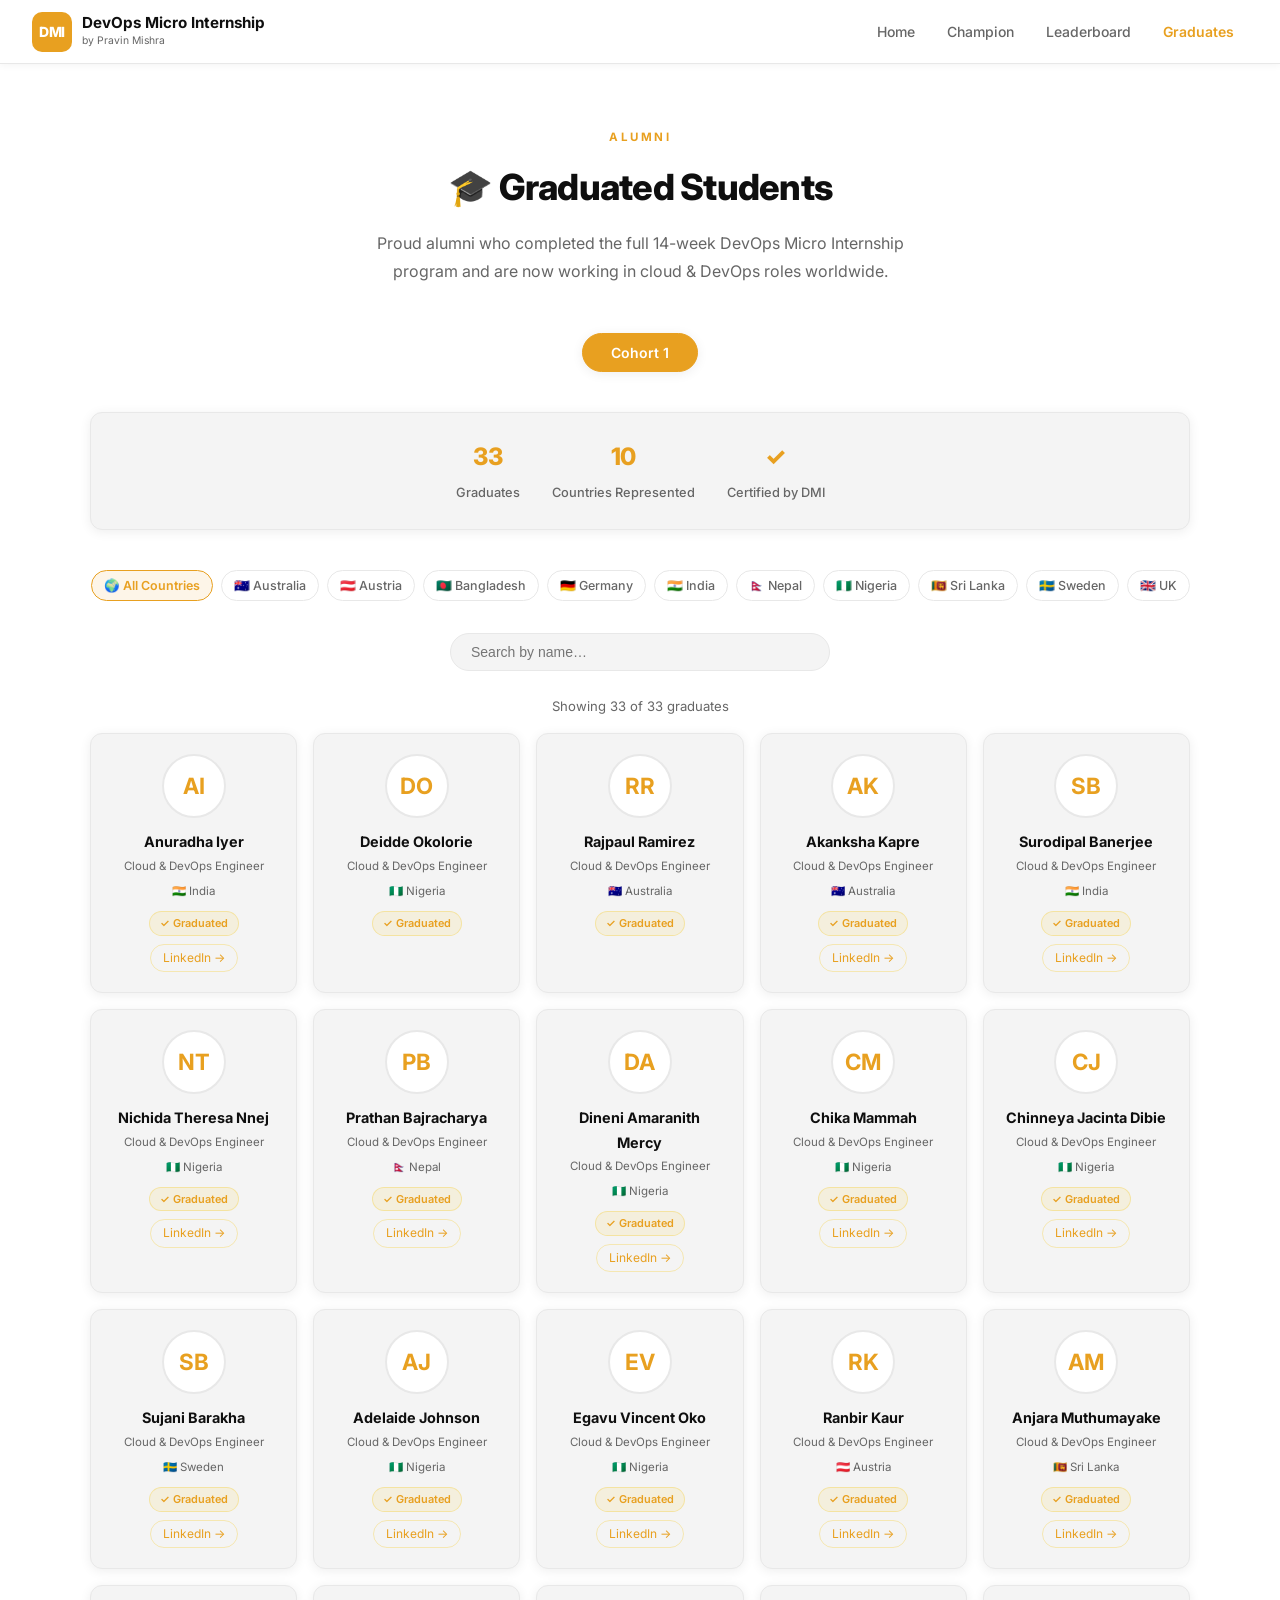
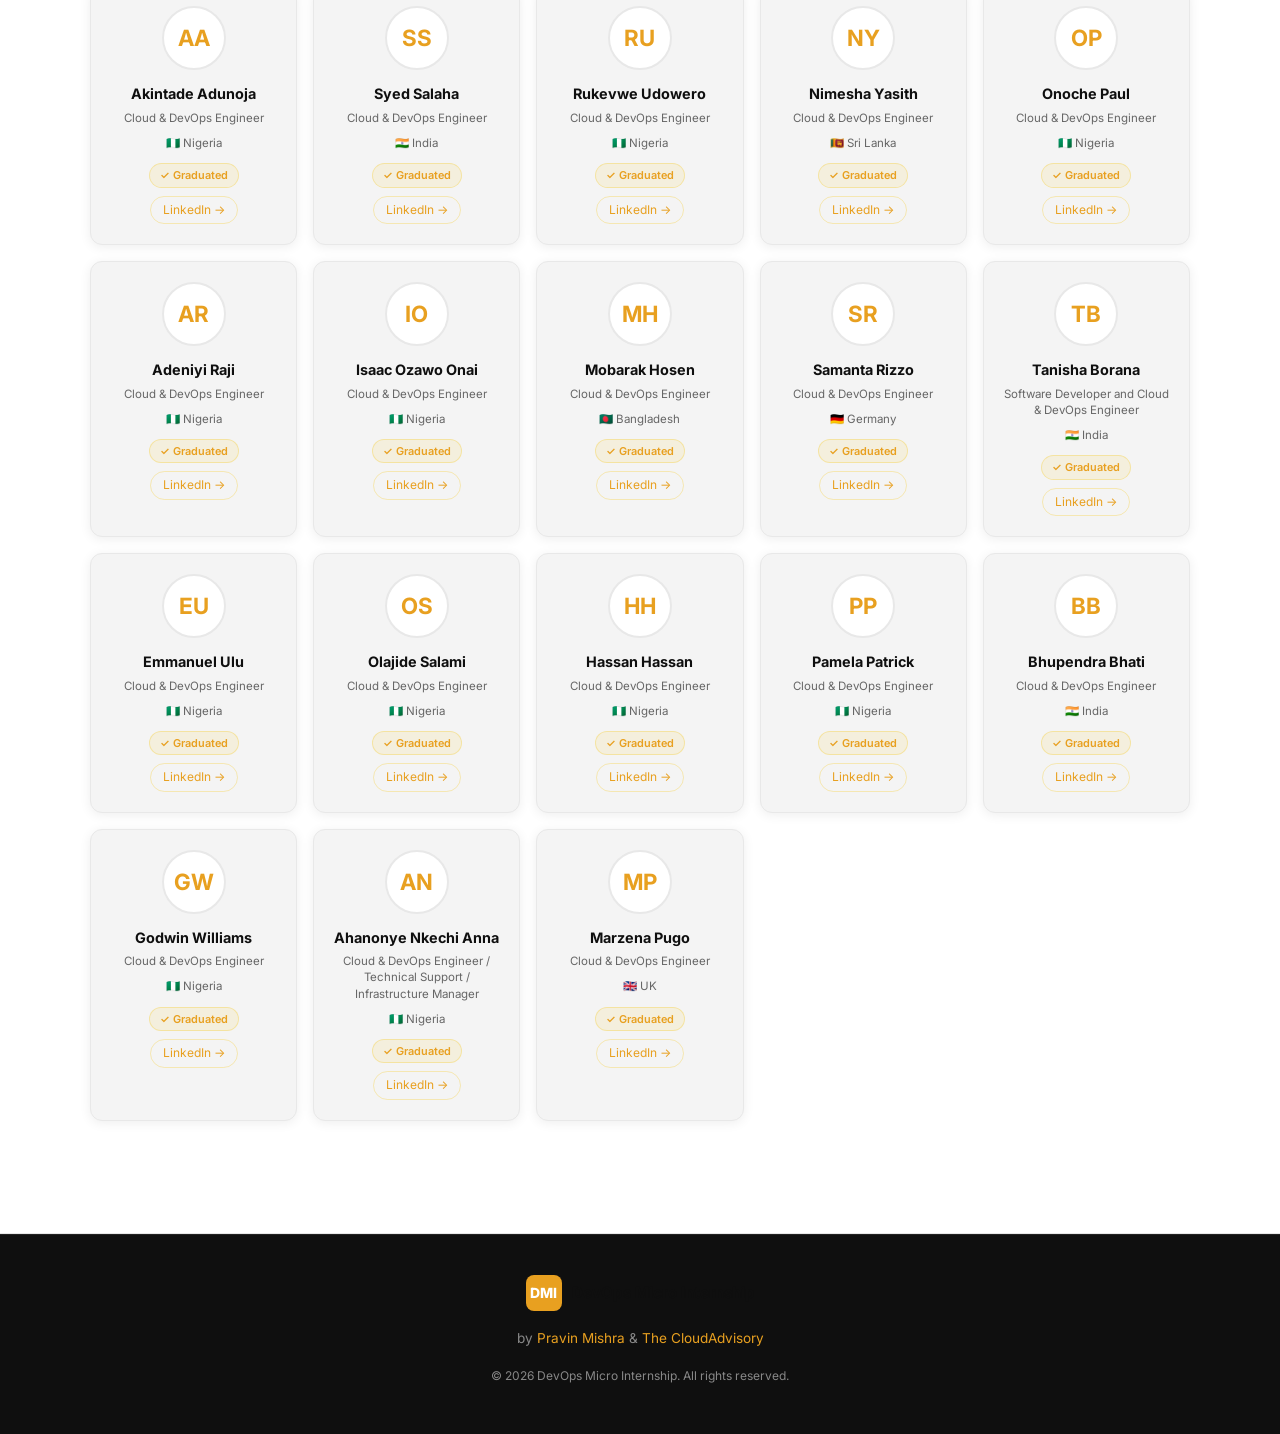
==== graduates.html @ 35364466 "first commit" ====
<!DOCTYPE html>
<html lang="en">
<head>
  <meta charset="UTF-8" />
  <meta name="viewport" content="width=device-width, initial-scale=1.0" />
  <title>Graduates — DMI</title>
  <meta name="description" content="Graduated students — DevOps Micro Internship by Pravin Mishra" />
  <link rel="stylesheet" href="styles.css" />
  <link rel="preconnect" href="https://fonts.googleapis.com" />
  <link href="https://fonts.googleapis.com/css2?family=Inter:wght@400;500;600;700;800&display=swap" rel="stylesheet" />
  <style>
    .grad-card {
      background: var(--bg-card2);
      border: 1px solid var(--border);
      border-radius: var(--radius);
      padding: 1.25rem;
      text-align: center;
      transition: border-color 0.2s, transform 0.2s;
      display: flex;
      flex-direction: column;
      align-items: center;
    }
    .grad-card:hover {
      border-color: var(--accent);
      transform: translateY(-3px);
    }
    .grad-avatar {
      width: 64px;
      height: 64px;
      border-radius: 50%;
      background: var(--bg-card);
      border: 2px solid var(--border);
      margin-bottom: 0.75rem;
      display: flex;
      align-items: center;
      justify-content: center;
      font-size: 1.4rem;
      font-weight: 700;
      color: var(--accent);
      overflow: hidden;
      flex-shrink: 0;
    }
    .grad-avatar img { width: 100%; height: 100%; object-fit: cover; }
    .grad-name { font-weight: 700; font-size: 0.9rem; margin-bottom: 0.2rem; }
    .grad-role { font-size: 0.72rem; color: var(--text-muted); margin-bottom: 0.5rem; line-height: 1.4; }
    .grad-meta {
      display: flex;
      align-items: center;
      justify-content: center;
      gap: 0.5rem;
      flex-wrap: wrap;
      margin-bottom: 0.6rem;
    }
    .grad-country {
      font-size: 0.72rem;
      color: var(--text-muted);
      display: flex;
      align-items: center;
      gap: 4px;
    }
    .grad-group-pill {
      background: var(--bg-card);
      border: 1px solid var(--border);
      border-radius: 100px;
      padding: 2px 8px;
      font-size: 0.68rem;
      color: var(--text-muted);
    }
    .grad-badge {
      display: inline-block;
      background: rgba(245,197,24,0.1);
      border: 1px solid rgba(245,197,24,0.3);
      color: var(--accent);
      border-radius: 100px;
      padding: 2px 10px;
      font-size: 0.68rem;
      font-weight: 600;
      margin-bottom: 0.5rem;
    }
    .grad-linkedin {
      color: var(--accent);
      font-size: 0.75rem;
      text-decoration: none;
      border: 1px solid rgba(245,197,24,0.3);
      border-radius: 100px;
      padding: 3px 12px;
      transition: background 0.2s;
    }
    .grad-linkedin:hover { background: rgba(245,197,24,0.1); }

    .graduates-grid {
      display: grid;
      grid-template-columns: repeat(auto-fill, minmax(190px, 1fr));
      gap: 1rem;
    }

    .stats-bar {
      display: flex;
      justify-content: center;
      gap: 2rem;
      flex-wrap: wrap;
      margin-bottom: 2.5rem;
      padding: 1.5rem;
      background: var(--bg-card2);
      border: 1px solid var(--border);
      border-radius: var(--radius);
    }
    .stats-bar .stat .num { font-size: 1.5rem; }

    .country-flags {
      display: flex;
      justify-content: center;
      flex-wrap: wrap;
      gap: 0.5rem;
      margin-bottom: 2rem;
    }
    .country-chip {
      background: var(--bg-card);
      border: 1px solid var(--border);
      border-radius: 100px;
      padding: 4px 12px;
      font-size: 0.78rem;
      color: var(--text-muted);
      cursor: pointer;
      transition: all 0.2s;
    }
    .country-chip:hover, .country-chip.active {
      border-color: var(--accent);
      color: var(--accent);
    }
  </style>
</head>
<body>

<nav id="navbar">
  <a href="index.html" class="nav-logo">
    <div class="logo-icon">DMI</div>
    <div>
      <div class="logo-text">DevOps Micro Internship</div>
      <div class="logo-sub">by Pravin Mishra</div>
    </div>
  </a>
  <ul class="nav-links" id="navLinks">
    <li><a href="index.html">Home</a></li>
    <li><a href="champion.html">Champion</a></li>
    <li><a href="leaderboard.html">Leaderboard</a></li>
    <li><a href="graduates.html" class="active">Graduates</a></li>
  </ul>
  <div class="nav-toggle" id="navToggle" aria-label="Toggle menu">
    <span></span><span></span><span></span>
  </div>
</nav>

<section style="padding: 4rem 2rem 5rem; background: var(--bg-card); border-bottom: 1px solid var(--border);">
  <div class="container">

    <div class="section-label">Alumni</div>
    <h2 class="section-title">🎓 Graduated Students</h2>
    <p class="section-sub">Proud alumni who completed the full 14-week DevOps Micro Internship program and are now working in cloud & DevOps roles worldwide.</p>

    <!-- Cohort Tabs -->
    <div class="cohort-tabs">
      <button class="cohort-tab active" data-cohort="1">Cohort 1</button>
      <!-- Cohort 2 tab will appear here after they graduate -->
    </div>

    <!-- Stats bar -->
    <div class="stats-bar" id="statsBar">
      <div class="stat"><span class="num" id="statTotal">—</span><span class="label">Graduates</span></div>
      <div class="stat"><span class="num" id="statCountries">—</span><span class="label">Countries Represented</span></div>
      <div class="stat"><span class="num">✓</span><span class="label">Certified by DMI</span></div>
      <div class="stat" id="statTopWrap" style="display:none;"><span class="num" id="statTop" style="font-size:1rem;">—</span><span class="label">Top Scorer</span></div>
    </div>

    <!-- Country filter chips -->
    <div class="country-flags" id="countryChips"></div>

    <!-- Search -->
    <div style="display:flex;justify-content:center;margin-bottom:1.5rem;">
      <input id="gradSearch" type="text" placeholder="Search by name…"
        style="background:var(--bg-card2);border:1px solid var(--border);border-radius:100px;padding:10px 20px;color:var(--text);font-size:0.875rem;width:100%;max-width:380px;outline:none;transition:border-color 0.2s;"
        onfocus="this.style.borderColor='var(--accent)'" onblur="this.style.borderColor='var(--border)'">
    </div>

    <!-- Result count -->
    <p id="gradCount" style="text-align:center;color:var(--text-muted);font-size:0.82rem;margin-bottom:1rem;"></p>

    <!-- Grid -->
    <div class="graduates-grid" id="graduatesGrid">
      <div style="color:var(--text-muted);font-size:0.9rem;padding:2rem 0;grid-column:1/-1;text-align:center;">
        <div class="lb-spinner" style="margin:0 auto 1rem;"></div>
        Loading graduates…
      </div>
    </div>

    <!-- Pagination -->
    <div id="gradPagination" style="display:flex;justify-content:center;gap:0.5rem;flex-wrap:wrap;margin-top:2rem;"></div>

  </div>
</section>

<footer>
  <a href="index.html" class="footer-logo">
    <div class="logo-icon">DMI</div>
    <span style="color:var(--text);font-weight:700;font-size:0.95rem;">DevOps Micro Internship</span>
  </a>
  <p>by <a href="https://pravinmishra.com" target="_blank">Pravin Mishra</a> &amp; <a href="https://thecloudadvisory.com" target="_blank">The CloudAdvisory</a></p>
  <p style="margin-top:1rem; font-size:0.75rem;">&copy; 2026 DevOps Micro Internship. All rights reserved.</p>
</footer>

<script src="app.js"></script>
<script>
  const COUNTRY_FLAGS = {
    'India': '🇮🇳', 'Nigeria': '🇳🇬', 'Australia': '🇦🇺', 'Nepal': '🇳🇵',
    'Sri Lanka': '🇱🇰', 'Bangladesh': '🇧🇩', 'Germany': '🇩🇪', 'Austria': '🇦🇹',
    'UK': '🇬🇧', 'Sweden': '🇸🇪', 'Finland': '🇫🇮', 'USA': '🇺🇸',
    'Canada': '🇨🇦', 'Kenya': '🇰🇪', 'Ghana': '🇬🇭', 'Pakistan': '🇵🇰',
    'Philippines': '🇵🇭', 'Uganda': '🇺🇬', 'Tanzania': '🇹🇿'
  };

  function flag(country) {
    return COUNTRY_FLAGS[country] || '🌍';
  }

  function initials(name) {
    return name.split(' ').map(w => w[0]).slice(0, 2).join('').toUpperCase();
  }

  function escHtml(str) {
    if (!str) return '';
    return str.replace(/&/g,'&amp;').replace(/</g,'&lt;').replace(/>/g,'&gt;');
  }

  let allGrads = { 1: [], 2: [] };
  let activeCohort = 1;
  let gradSearch = '';
  let activeCountry = 'all';
  let activeGroup = 'all';
  let currentPage = 1;
  const PAGE_SIZE = 48;

  function updateStats(data) {
    const countries = new Set(data.map(g => g.country).filter(Boolean));
    document.getElementById('statTotal').textContent = data.length;
    document.getElementById('statCountries').textContent = countries.size || '—';
    const top = data.filter(g => g.total).sort((a,b) => b.total - a.total)[0];
    const topWrap = document.getElementById('statTopWrap');
    if (top) {
      document.getElementById('statTop').textContent = top.name.split(' ')[0] + ' · ' + top.total.toLocaleString();
      topWrap.style.display = '';
    } else {
      topWrap.style.display = 'none';
    }
  }

  function buildCountryChips(data) {
    const countries = [...new Set(data.map(g => g.country).filter(Boolean))].sort();
    const container = document.getElementById('countryChips');
    container.innerHTML = `<span class="country-chip active" data-country="all">🌍 All Countries</span>` +
      countries.map(c => `<span class="country-chip" data-country="${escHtml(c)}">${flag(c)} ${escHtml(c)}</span>`).join('');

    container.querySelectorAll('.country-chip').forEach(chip => {
      chip.addEventListener('click', () => {
        container.querySelectorAll('.country-chip').forEach(c => c.classList.remove('active'));
        chip.classList.add('active');
        activeCountry = chip.dataset.country;
        renderGrads();
      });
    });
  }

  function renderGrads() {
    let data = allGrads[activeCohort] || [];

    if (activeGroup !== 'all') data = data.filter(g => String(g.group) === activeGroup);
    if (activeCountry !== 'all') data = data.filter(g => g.country === activeCountry);
    if (gradSearch) data = data.filter(g => g.name.toLowerCase().includes(gradSearch));

    const total = data.length;
    const totalPages = Math.ceil(total / PAGE_SIZE);
    if (currentPage > totalPages) currentPage = 1;

    const paged = data.slice((currentPage - 1) * PAGE_SIZE, currentPage * PAGE_SIZE);

    document.getElementById('gradCount').textContent =
      total > 0 ? `Showing ${paged.length} of ${total} graduates` : '';

    const grid = document.getElementById('graduatesGrid');

    if (total === 0) {
      grid.innerHTML = `<div style="color:var(--text-muted);font-size:0.9rem;padding:2rem 0;grid-column:1/-1;text-align:center;">
        ${allGrads[activeCohort].length === 0 ? 'No graduates added yet for this cohort.' : 'No results found.'}
      </div>`;
      document.getElementById('gradPagination').innerHTML = '';
      return;
    }

    grid.innerHTML = paged.map(g => `
      <div class="grad-card">
        <div class="grad-avatar">
          ${g.photo ? `<img src="${escHtml(g.photo)}" alt="${escHtml(g.name)}">` : initials(g.name)}
        </div>
        <div class="grad-name">${escHtml(g.name)}</div>
        <div class="grad-role">${escHtml(g.role || 'Cloud & DevOps Engineer')}</div>
        <div class="grad-meta">
          ${g.country ? `<span class="grad-country">${flag(g.country)} ${escHtml(g.country)}</span>` : ''}
        </div>
        ${g.total ? `<div style="color:var(--accent);font-weight:700;font-size:0.85rem;margin-bottom:0.4rem;">${g.total.toLocaleString()} pts</div>` : ''}
        <span class="grad-badge">✓ Graduated</span>
        ${g.linkedin ? `<a href="${escHtml(g.linkedin)}" target="_blank" rel="noopener" class="grad-linkedin">LinkedIn →</a>` : ''}
      </div>
    `).join('');

    // Pagination buttons
    const pg = document.getElementById('gradPagination');
    if (totalPages <= 1) { pg.innerHTML = ''; return; }
    pg.innerHTML = Array.from({length: totalPages}, (_, i) => i + 1).map(p => `
      <button onclick="goPage(${p})" style="
        background:${p === currentPage ? 'var(--accent)' : 'var(--bg-card)'};
        color:${p === currentPage ? '#0d0d0d' : 'var(--text-muted)'};
        border:1px solid ${p === currentPage ? 'var(--accent)' : 'var(--border)'};
        border-radius:8px;padding:6px 14px;font-size:0.82rem;cursor:pointer;font-weight:${p === currentPage ? '700' : '400'};">
        ${p}
      </button>`).join('');
  }

  function goPage(p) {
    currentPage = p;
    renderGrads();
    document.getElementById('graduatesGrid').scrollIntoView({behavior:'smooth', block:'start'});
  }

  Promise.all([
    fetch('data/cohort1.json').then(r => r.json()).catch(() => []),
    fetch('data/cohort2.json').then(r => r.json()).catch(() => [])
  ]).then(([c1, c2]) => {
    allGrads[1] = c1;
    allGrads[2] = c2;
    updateStats(c1);
    buildCountryChips(c1);
    renderGrads();
  });

  document.querySelectorAll('.cohort-tab').forEach(tab => {
    tab.addEventListener('click', () => {
      document.querySelectorAll('.cohort-tab').forEach(t => t.classList.remove('active'));
      tab.classList.add('active');
      activeCohort = parseInt(tab.dataset.cohort);
      gradSearch = ''; activeCountry = 'all'; activeGroup = 'all'; currentPage = 1;
      document.getElementById('gradSearch').value = '';
      updateStats(allGrads[activeCohort]);
      buildCountryChips(allGrads[activeCohort]);
      renderGrads();
    });
  });

document.getElementById('gradSearch').addEventListener('input', e => {
    gradSearch = e.target.value.toLowerCase().trim();
    currentPage = 1;
    renderGrads();
  });
</script>
</body>
</html>
---- styles.css ----
/* DMI — DevOps Micro Internship | dmi.pravinmishra.com */

:root {
  --bg: #ffffff;
  --bg-section: #f7f7f7;
  --bg-card: #ffffff;
  --bg-card2: #f4f4f4;
  --accent: #E8A020;
  --accent-hover: #d4911a;
  --accent-light: rgba(232,160,32,0.1);
  --accent-border: rgba(232,160,32,0.3);
  --text: #0f0f0f;
  --text-muted: #666666;
  --border: #e8e8e8;
  --shadow: 0 2px 12px rgba(0,0,0,0.07);
  --shadow-hover: 0 6px 24px rgba(0,0,0,0.12);
  --radius: 12px;
  --font: 'Inter', -apple-system, BlinkMacSystemFont, 'Segoe UI', sans-serif;
}

* { margin: 0; padding: 0; box-sizing: border-box; }
html { scroll-behavior: smooth; }

body {
  background: var(--bg);
  color: var(--text);
  font-family: var(--font);
  font-size: 1rem;
  line-height: 1.7;
  min-height: 100vh;
}

/* NAV */
nav {
  position: sticky;
  top: 0;
  z-index: 100;
  background: rgba(255,255,255,0.95);
  backdrop-filter: blur(12px);
  border-bottom: 1px solid var(--border);
  padding: 0 2rem;
  display: flex;
  align-items: center;
  justify-content: space-between;
  height: 64px;
  box-shadow: 0 1px 8px rgba(0,0,0,0.05);
}

.nav-logo {
  display: flex;
  align-items: center;
  gap: 10px;
  text-decoration: none;
}

.nav-logo .logo-icon {
  width: 40px;
  height: 40px;
  background: var(--accent);
  border-radius: 10px;
  display: flex;
  align-items: center;
  justify-content: center;
  font-weight: 800;
  font-size: 14px;
  color: #fff;
  letter-spacing: -0.5px;
}

.nav-logo .logo-text {
  font-weight: 700;
  font-size: 0.95rem;
  color: var(--text);
  line-height: 1.2;
}

.nav-logo .logo-sub {
  font-size: 0.65rem;
  color: var(--text-muted);
  font-weight: 400;
}

.nav-links {
  display: flex;
  align-items: center;
  gap: 0.25rem;
  list-style: none;
}

.nav-links a {
  color: var(--text-muted);
  text-decoration: none;
  font-size: 0.875rem;
  font-weight: 500;
  padding: 0.5rem 0.875rem;
  border-radius: 8px;
  transition: all 0.2s;
}

.nav-links a:hover { color: var(--text); background: var(--bg-card2); }
.nav-links a.active { color: var(--accent); font-weight: 600; }

.nav-toggle {
  display: none;
  flex-direction: column;
  gap: 5px;
  cursor: pointer;
  padding: 4px;
}

.nav-toggle span {
  width: 24px;
  height: 2px;
  background: var(--text);
  border-radius: 2px;
  transition: all 0.3s;
}

/* HERO */
.hero {
  padding: 5rem 2rem 4rem;
  text-align: center;
  max-width: 860px;
  margin: 0 auto;
}

.hero-badge {
  display: inline-flex;
  align-items: center;
  gap: 8px;
  background: var(--accent-light);
  border: 1px solid var(--accent-border);
  border-radius: 100px;
  padding: 6px 16px;
  font-size: 0.8rem;
  color: var(--accent);
  font-weight: 600;
  margin-bottom: 2rem;
}

.hero-badge .dot {
  width: 7px;
  height: 7px;
  background: var(--accent);
  border-radius: 50%;
  animation: pulse 2s infinite;
}

@keyframes pulse {
  0%, 100% { opacity: 1; }
  50% { opacity: 0.4; }
}

.hero h1 {
  font-size: clamp(2.2rem, 5vw, 3.5rem);
  font-weight: 800;
  line-height: 1.15;
  margin-bottom: 1.25rem;
  letter-spacing: -1.5px;
  color: var(--text);
}

.hero h1 .line-yellow { color: var(--accent); }
.hero h1 .line-teal { color: #3b82f6; }
.hero h1 .line-green { color: #22c55e; }

.hero p {
  font-size: 1.1rem;
  color: var(--text-muted);
  max-width: 560px;
  margin: 0 auto 2.5rem;
  font-weight: 400;
}

.hero-stats {
  display: flex;
  justify-content: center;
  gap: 3rem;
  flex-wrap: wrap;
  margin-top: 3rem;
  padding-top: 3rem;
  border-top: 1px solid var(--border);
}

.stat { text-align: center; }

.stat .num {
  font-size: 1.75rem;
  font-weight: 800;
  color: var(--accent);
  display: block;
  letter-spacing: -0.5px;
}

.stat .label {
  font-size: 0.8rem;
  color: var(--text-muted);
  font-weight: 500;
}

/* SECTIONS */
section { padding: 5rem 2rem; }

.container { max-width: 1100px; margin: 0 auto; }

.section-label {
  text-align: center;
  font-size: 0.72rem;
  font-weight: 700;
  letter-spacing: 2.5px;
  text-transform: uppercase;
  color: var(--accent);
  margin-bottom: 0.6rem;
}

.section-title {
  text-align: center;
  font-size: clamp(1.6rem, 3vw, 2.25rem);
  font-weight: 800;
  margin-bottom: 0.75rem;
  letter-spacing: -0.75px;
  color: var(--text);
}

.section-sub {
  text-align: center;
  color: var(--text-muted);
  font-size: 1rem;
  margin-bottom: 3rem;
  max-width: 560px;
  margin-left: auto;
  margin-right: auto;
  font-weight: 400;
}

/* CARDS */
.cards {
  display: grid;
  grid-template-columns: repeat(auto-fit, minmax(260px, 1fr));
  gap: 1.5rem;
}

.card {
  background: var(--bg-card);
  border: 1px solid var(--border);
  border-radius: var(--radius);
  padding: 1.75rem;
  box-shadow: var(--shadow);
  transition: box-shadow 0.2s, transform 0.2s, border-color 0.2s;
}

.card:hover {
  box-shadow: var(--shadow-hover);
  transform: translateY(-2px);
  border-color: var(--accent);
}

.card-icon {
  width: 44px;
  height: 44px;
  background: var(--accent-light);
  border-radius: 10px;
  display: flex;
  align-items: center;
  justify-content: center;
  font-size: 1.25rem;
  margin-bottom: 1rem;
}

.card h3 { font-size: 1rem; font-weight: 700; margin-bottom: 0.5rem; color: var(--text); }
.card p { font-size: 0.875rem; color: var(--text-muted); line-height: 1.6; }

/* CHAMPION */
.champion-section {
  background: var(--bg-section);
  border-top: 1px solid var(--border);
  border-bottom: 1px solid var(--border);
}

.champion-card {
  max-width: 700px;
  margin: 0 auto;
  background: var(--bg-card);
  border: 2px solid var(--accent);
  border-radius: 16px;
  overflow: hidden;
  box-shadow: var(--shadow-hover);
}

.champion-header {
  background: var(--accent);
  padding: 1rem 1.5rem;
  display: flex;
  align-items: center;
  justify-content: space-between;
}

.champion-header h3 {
  color: #fff;
  font-weight: 700;
  font-size: 0.875rem;
  text-transform: uppercase;
  letter-spacing: 1px;
}

.champion-week {
  background: rgba(255,255,255,0.25);
  color: #fff;
  padding: 4px 12px;
  border-radius: 100px;
  font-size: 0.75rem;
  font-weight: 700;
}

.champion-body {
  padding: 2rem;
  display: flex;
  align-items: center;
  gap: 2rem;
}

.champion-photo {
  width: 100px;
  height: 100px;
  border-radius: 50%;
  border: 3px solid var(--accent);
  object-fit: cover;
  background: var(--bg-card2);
  flex-shrink: 0;
  display: flex;
  align-items: center;
  justify-content: center;
  font-size: 2.5rem;
}

.champion-info h2 { font-size: 1.4rem; font-weight: 800; margin-bottom: 0.25rem; }

.champion-info .group-tag {
  display: inline-block;
  background: var(--bg-card2);
  border: 1px solid var(--border);
  border-radius: 100px;
  padding: 3px 12px;
  font-size: 0.75rem;
  color: var(--text-muted);
  margin-bottom: 0.75rem;
  font-weight: 500;
}

.champion-info .achievement { font-size: 0.9rem; color: var(--text-muted); line-height: 1.5; }

.champion-marks { margin-top: 1rem; display: flex; gap: 1rem; }

.mark-badge {
  background: var(--bg-card2);
  border: 1px solid var(--border);
  border-radius: 8px;
  padding: 0.5rem 1rem;
  text-align: center;
}

.mark-badge .val { font-size: 1.1rem; font-weight: 800; color: var(--accent); display: block; }
.mark-badge .lbl { font-size: 0.7rem; color: var(--text-muted); font-weight: 500; }

/* LEADERBOARD */
.leaderboard-section { background: var(--bg-section); }

.lb-filters {
  display: flex;
  justify-content: center;
  gap: 0.75rem;
  margin-bottom: 2rem;
  flex-wrap: wrap;
}

.lb-filter-btn {
  background: var(--bg-card);
  border: 1px solid var(--border);
  color: var(--text-muted);
  padding: 8px 20px;
  border-radius: 100px;
  font-size: 0.85rem;
  cursor: pointer;
  transition: all 0.2s;
  font-weight: 500;
  font-family: var(--font);
}

.lb-filter-btn:hover,
.lb-filter-btn.active {
  background: var(--accent);
  border-color: var(--accent);
  color: #fff;
  font-weight: 700;
}

.lb-loading { text-align: center; padding: 3rem; color: var(--text-muted); }

.lb-spinner {
  width: 36px;
  height: 36px;
  border: 3px solid var(--border);
  border-top-color: var(--accent);
  border-radius: 50%;
  animation: spin 0.8s linear infinite;
  margin: 0 auto 1rem;
}

@keyframes spin { to { transform: rotate(360deg); } }

.lb-table-wrap {
  overflow-x: auto;
  border-radius: var(--radius);
  border: 1px solid var(--border);
  box-shadow: var(--shadow);
  background: var(--bg-card);
}

.lb-table { width: 100%; border-collapse: collapse; font-size: 0.9rem; }

.lb-table thead tr { background: var(--bg-card2); }

.lb-table th {
  padding: 1rem 1.25rem;
  text-align: left;
  font-size: 0.72rem;
  text-transform: uppercase;
  letter-spacing: 1px;
  color: var(--text-muted);
  font-weight: 700;
  white-space: nowrap;
}

.lb-table td {
  padding: 1rem 1.25rem;
  border-top: 1px solid var(--border);
  vertical-align: middle;
}

.lb-table tbody tr { background: var(--bg-card); transition: background 0.15s; }
.lb-table tbody tr:hover { background: var(--bg-section); }

.rank-badge {
  width: 32px;
  height: 32px;
  border-radius: 50%;
  display: flex;
  align-items: center;
  justify-content: center;
  font-weight: 700;
  font-size: 0.85rem;
}

.rank-1 { background: #FFD700; color: #5a3e00; }
.rank-2 { background: #d0d0d0; color: #444; }
.rank-3 { background: #e8a87c; color: #5a2e00; }
.rank-other { background: var(--bg-card2); color: var(--text-muted); }

.student-name { font-weight: 600; color: var(--text); }

.group-pill {
  display: inline-block;
  background: var(--accent-light);
  border: 1px solid var(--accent-border);
  border-radius: 100px;
  padding: 2px 10px;
  font-size: 0.75rem;
  color: var(--accent);
  font-weight: 600;
}

.total-marks { font-weight: 800; color: var(--accent); font-size: 1rem; }
.feedback-text { font-size: 0.8rem; color: var(--text-muted); max-width: 200px; }
.lb-empty { text-align: center; padding: 3rem; color: var(--text-muted); font-size: 0.9rem; }

/* GRADUATES */
.graduates-section { background: var(--bg-section); }

.cohort-tabs {
  display: flex;
  justify-content: center;
  gap: 0.5rem;
  margin-bottom: 2.5rem;
}

.cohort-tab {
  background: var(--bg-card);
  border: 1px solid var(--border);
  color: var(--text-muted);
  padding: 10px 28px;
  border-radius: 100px;
  font-size: 0.875rem;
  cursor: pointer;
  transition: all 0.2s;
  font-weight: 600;
  font-family: var(--font);
  box-shadow: var(--shadow);
}

.cohort-tab:hover,
.cohort-tab.active {
  background: var(--accent);
  border-color: var(--accent);
  color: #fff;
}

.graduates-grid {
  display: grid;
  grid-template-columns: repeat(auto-fill, minmax(180px, 1fr));
  gap: 1.25rem;
}

.grad-card {
  background: var(--bg-card);
  border: 1px solid var(--border);
  border-radius: var(--radius);
  padding: 1.5rem 1rem;
  text-align: center;
  box-shadow: var(--shadow);
  transition: box-shadow 0.2s, transform 0.2s, border-color 0.2s;
}

.grad-card:hover {
  box-shadow: var(--shadow-hover);
  transform: translateY(-2px);
  border-color: var(--accent);
}

.grad-avatar {
  width: 72px;
  height: 72px;
  border-radius: 50%;
  background: var(--accent-light);
  border: 2px solid var(--accent-border);
  margin: 0 auto 1rem;
  display: flex;
  align-items: center;
  justify-content: center;
  font-size: 1.4rem;
  font-weight: 700;
  color: var(--accent);
  overflow: hidden;
}

.grad-avatar img { width: 100%; height: 100%; object-fit: cover; }
.grad-name { font-weight: 700; font-size: 0.9rem; margin-bottom: 0.25rem; color: var(--text); }
.grad-group { font-size: 0.75rem; color: var(--text-muted); margin-bottom: 0.5rem; font-weight: 500; }

.grad-badge {
  display: inline-block;
  background: var(--accent-light);
  border: 1px solid var(--accent-border);
  color: var(--accent);
  border-radius: 100px;
  padding: 2px 10px;
  font-size: 0.7rem;
  font-weight: 700;
}

/* FOOTER */
footer {
  background: #0f0f0f;
  border-top: 1px solid #222;
  padding: 2.5rem 2rem;
  text-align: center;
}

.footer-logo {
  display: flex;
  align-items: center;
  justify-content: center;
  gap: 10px;
  margin-bottom: 1rem;
  text-decoration: none;
}

.footer-logo .logo-icon {
  width: 36px;
  height: 36px;
  background: var(--accent);
  border-radius: 8px;
  display: flex;
  align-items: center;
  justify-content: center;
  font-weight: 800;
  font-size: 14px;
  color: #fff;
}

footer p { color: #888; font-size: 0.85rem; margin-bottom: 0.5rem; }
footer a { color: var(--accent); text-decoration: none; }
footer a:hover { text-decoration: underline; }

/* STATS BAR (graduates) */
.stats-bar {
  display: flex;
  justify-content: center;
  gap: 2rem;
  flex-wrap: wrap;
  margin-bottom: 2.5rem;
  padding: 1.75rem 2rem;
  background: var(--bg-card);
  border: 1px solid var(--border);
  border-radius: var(--radius);
  box-shadow: var(--shadow);
  user-select: none;
}

.stats-bar .stat .num { font-size: 1.5rem; }

.country-flags {
  display: flex;
  justify-content: center;
  flex-wrap: wrap;
  gap: 0.5rem;
  margin-bottom: 2rem;
}

.country-chip {
  background: var(--bg-card);
  border: 1px solid var(--border);
  border-radius: 100px;
  padding: 4px 14px;
  font-size: 0.78rem;
  color: var(--text-muted);
  cursor: pointer;
  transition: all 0.2s;
  font-weight: 500;
  font-family: var(--font);
}

.country-chip:hover,
.country-chip.active {
  border-color: var(--accent);
  color: var(--accent);
  background: var(--accent-light);
  font-weight: 600;
}

/* RESPONSIVE */
@media (max-width: 768px) {
  .nav-links {
    display: none;
    position: absolute;
    top: 64px;
    left: 0;
    right: 0;
    background: var(--bg);
    border-bottom: 1px solid var(--border);
    padding: 1rem;
    flex-direction: column;
    align-items: stretch;
    gap: 0.25rem;
    box-shadow: 0 4px 12px rgba(0,0,0,0.08);
  }

  .nav-links.open { display: flex; }
  .nav-links a { padding: 0.75rem 1rem; }
  .nav-toggle { display: flex; }

  .champion-body { flex-direction: column; text-align: center; }
  .champion-marks { justify-content: center; }
  .hero-stats { gap: 2rem; }

  .lb-table th:nth-child(4),
  .lb-table td:nth-child(4),
  .lb-table th:nth-child(5),
  .lb-table td:nth-child(5) {
    display: none;
  }

  section { padding: 3rem 1.25rem; }
}
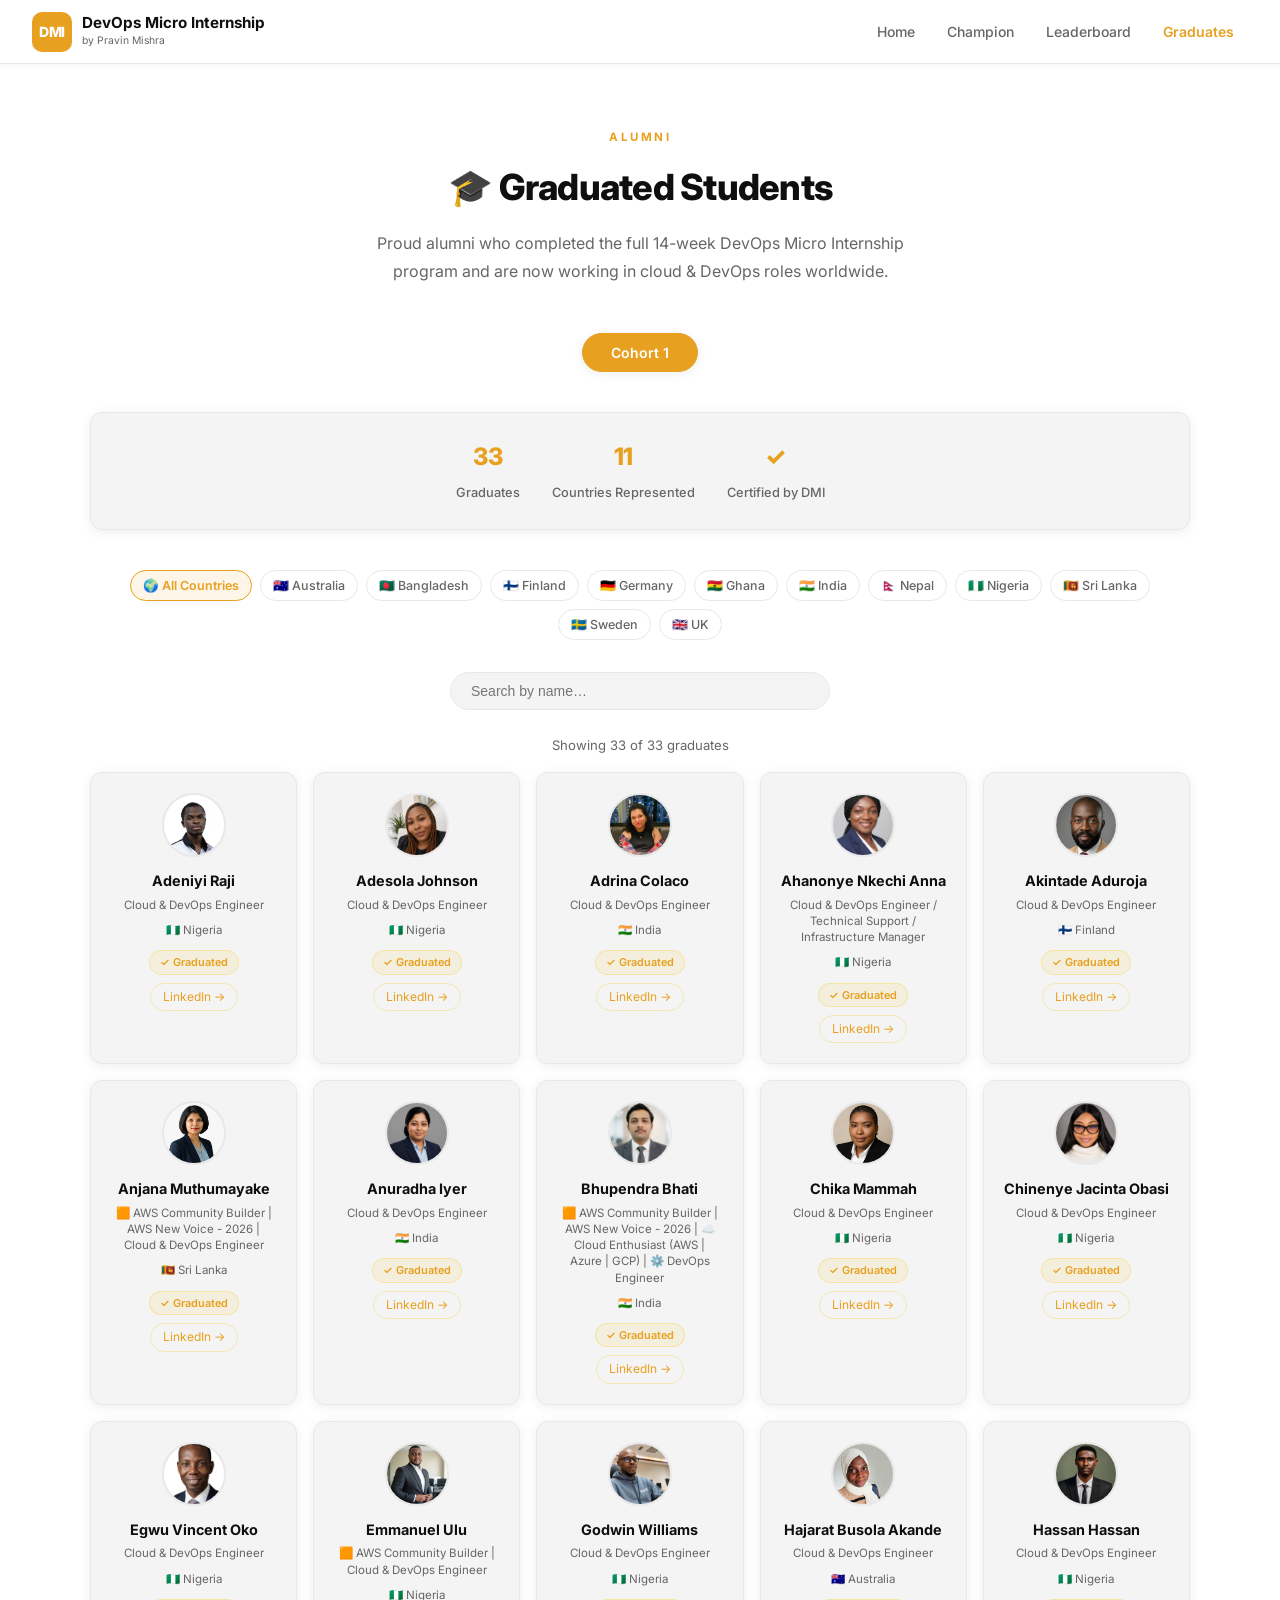
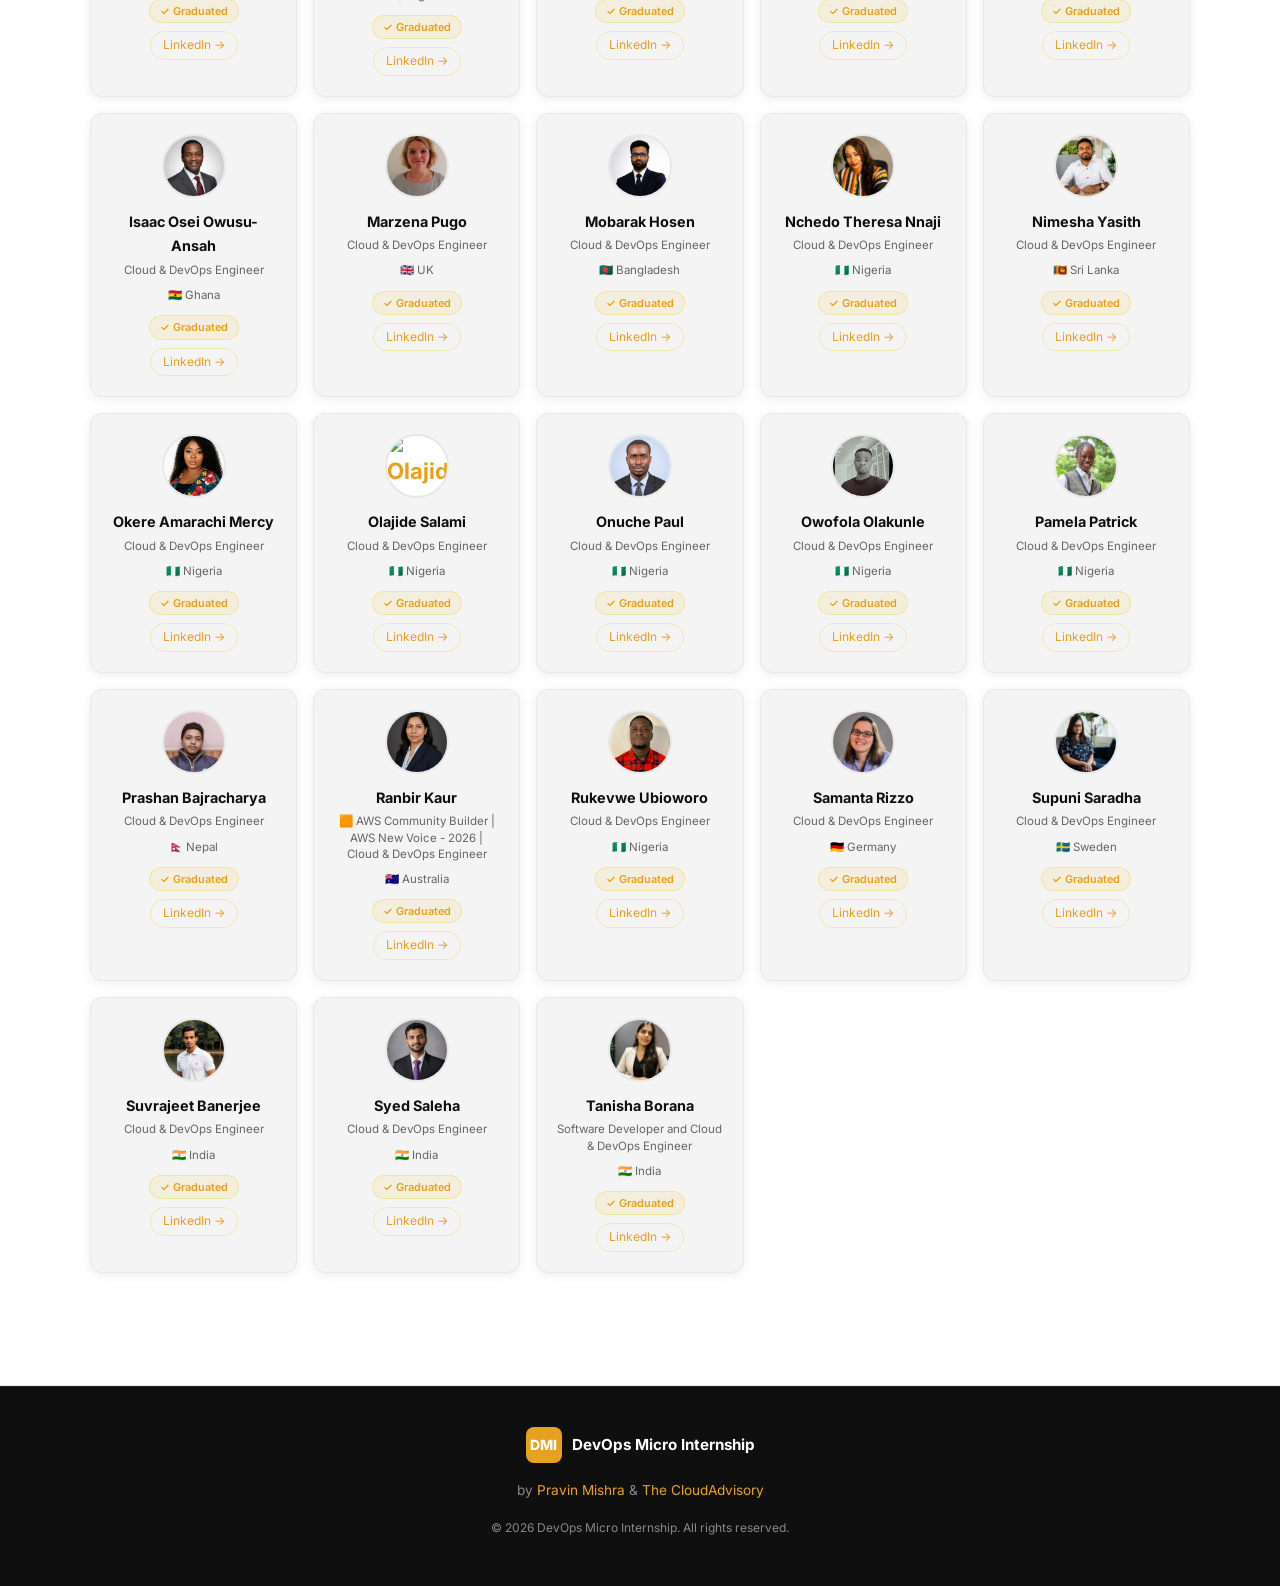
==== commit c0eba090: "Changes data/cohort1.json graduates.html leaderboard.json and added images in /images folder" ====
--- a/graduates.html
+++ b/graduates.html
@@ -202,7 +202,7 @@
 <footer>
   <a href="index.html" class="footer-logo">
     <div class="logo-icon">DMI</div>
-    <span style="color:var(--text);font-weight:700;font-size:0.95rem;">DevOps Micro Internship</span>
+    <span style="color:#fff;font-weight:700;font-size:0.95rem;">DevOps Micro Internship</span>
   </a>
   <p>by <a href="https://pravinmishra.com" target="_blank">Pravin Mishra</a> &amp; <a href="https://thecloudadvisory.com" target="_blank">The CloudAdvisory</a></p>
   <p style="margin-top:1rem; font-size:0.75rem;">&copy; 2026 DevOps Micro Internship. All rights reserved.</p>
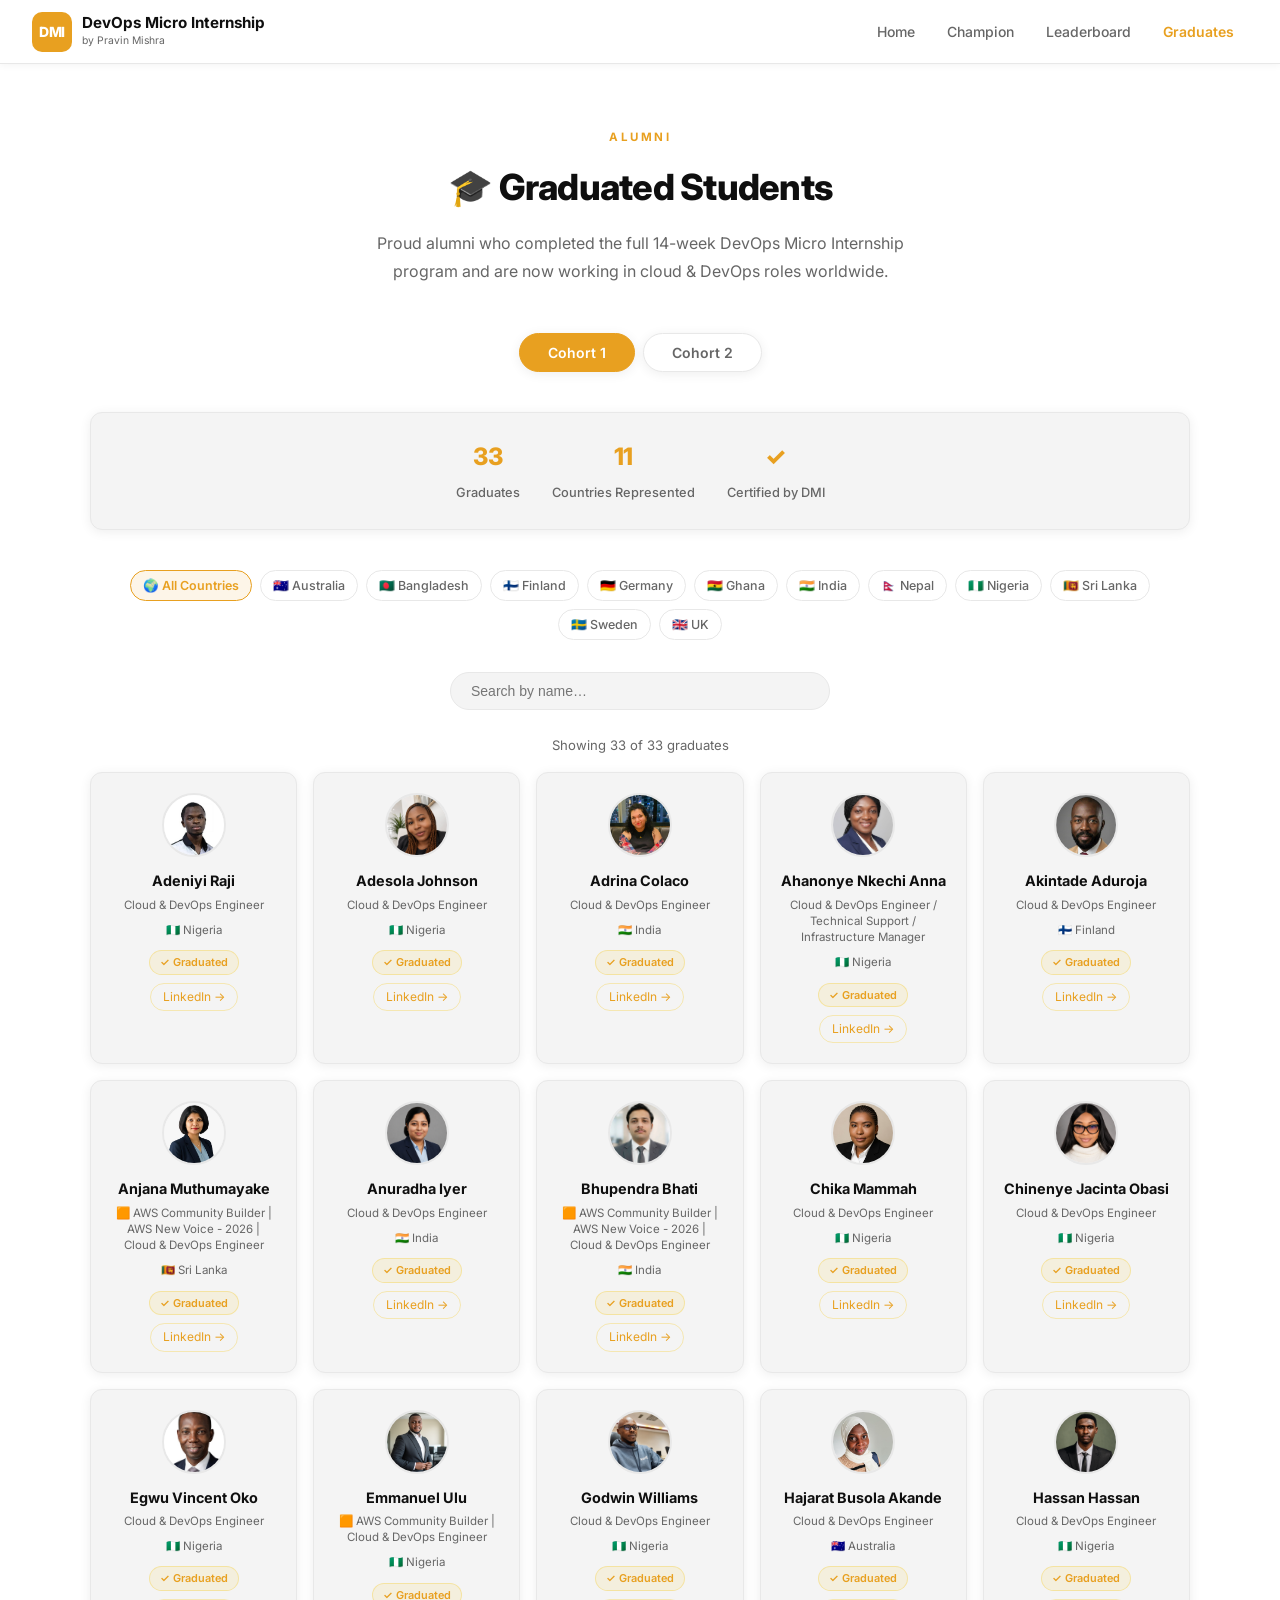
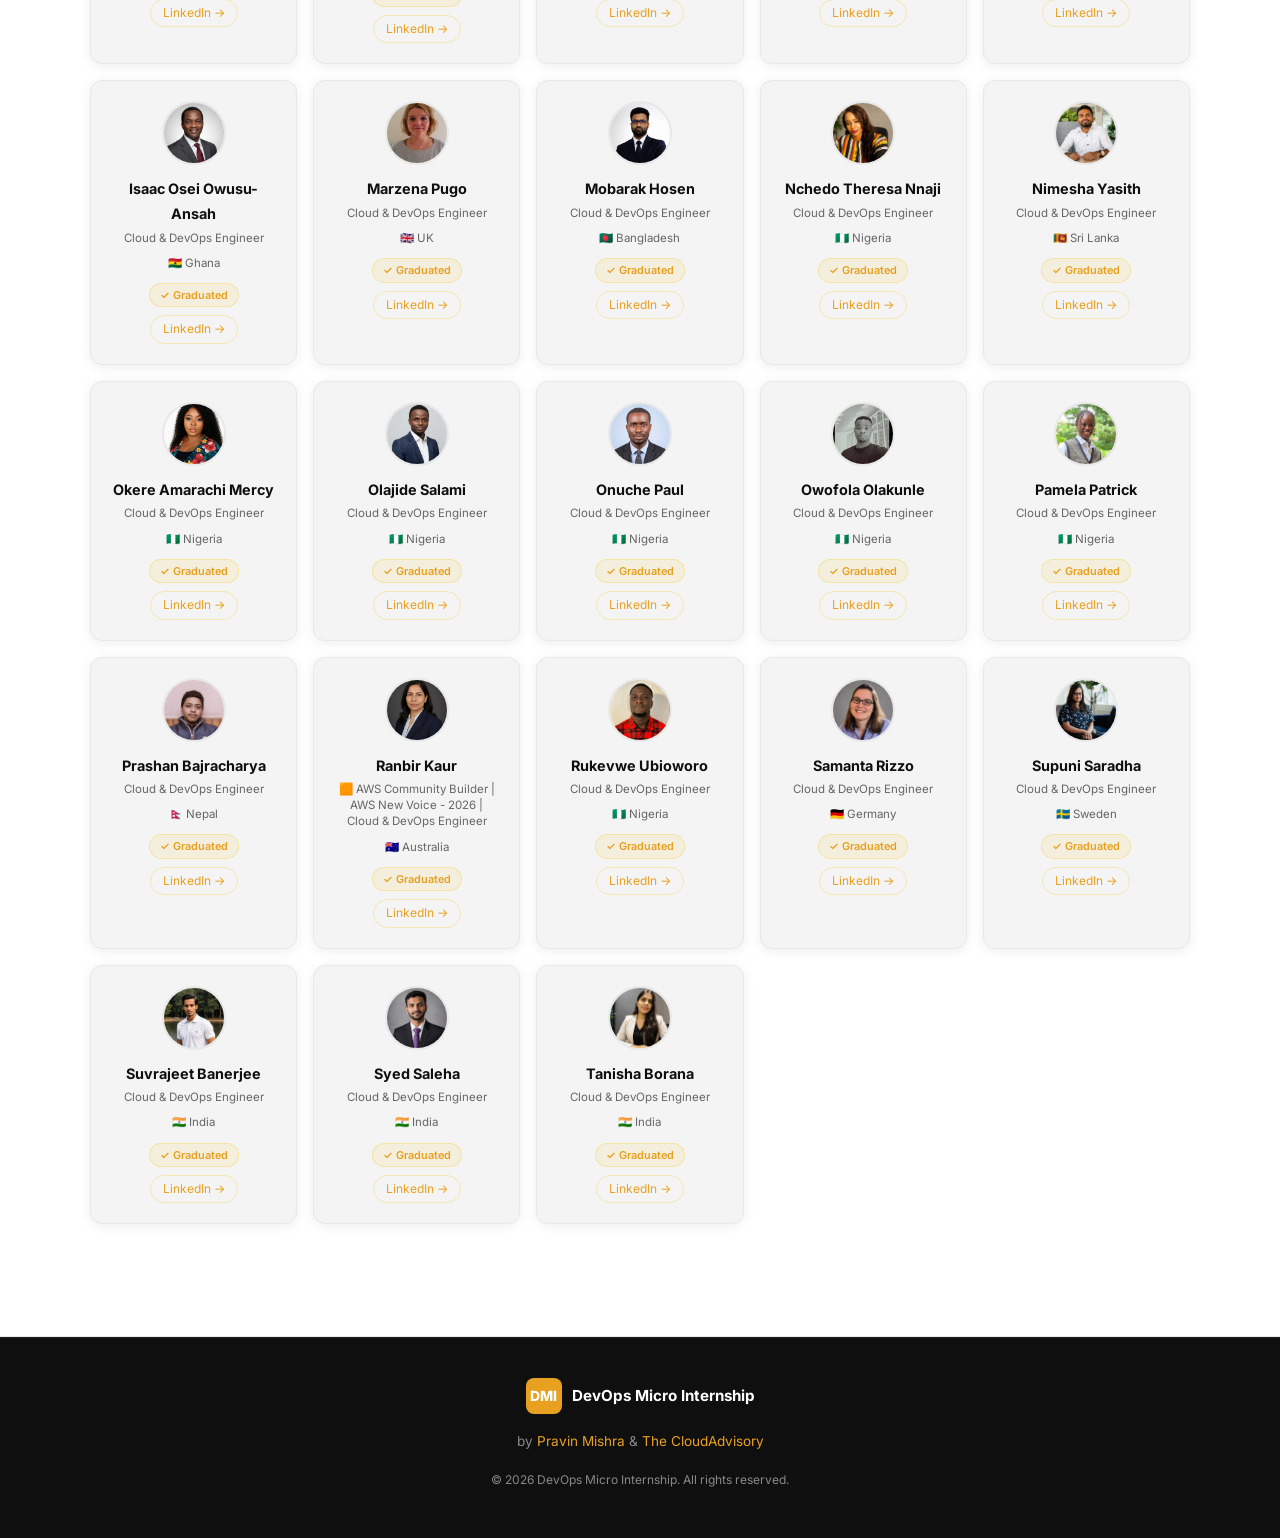
==== commit e7527b89: "Merge pull request #5 from ANJANA-MM/feature/cohort2-graduates feat(cohort2-graduates): add Cohort 2" ====
--- a/graduates.html
+++ b/graduates.html
@@ -161,7 +161,7 @@
     <!-- Cohort Tabs -->
     <div class="cohort-tabs">
       <button class="cohort-tab active" data-cohort="1">Cohort 1</button>
-      <!-- Cohort 2 tab will appear here after they graduate -->
+      <button class="cohort-tab" data-cohort="2">Cohort 2</button>
     </div>
 
     <!-- Stats bar -->
@@ -215,7 +215,7 @@
     'Sri Lanka': '🇱🇰', 'Bangladesh': '🇧🇩', 'Germany': '🇩🇪', 'Austria': '🇦🇹',
     'UK': '🇬🇧', 'Sweden': '🇸🇪', 'Finland': '🇫🇮', 'USA': '🇺🇸',
     'Canada': '🇨🇦', 'Kenya': '🇰🇪', 'Ghana': '🇬🇭', 'Pakistan': '🇵🇰',
-    'Philippines': '🇵🇭', 'Uganda': '🇺🇬', 'Tanzania': '🇹🇿'
+    'Philippines': '🇵🇭', 'Uganda': '🇺🇬', 'Tanzania': '🇹🇿', 'South Africa': '🇿🇦'
   };
 
   function flag(country) {
